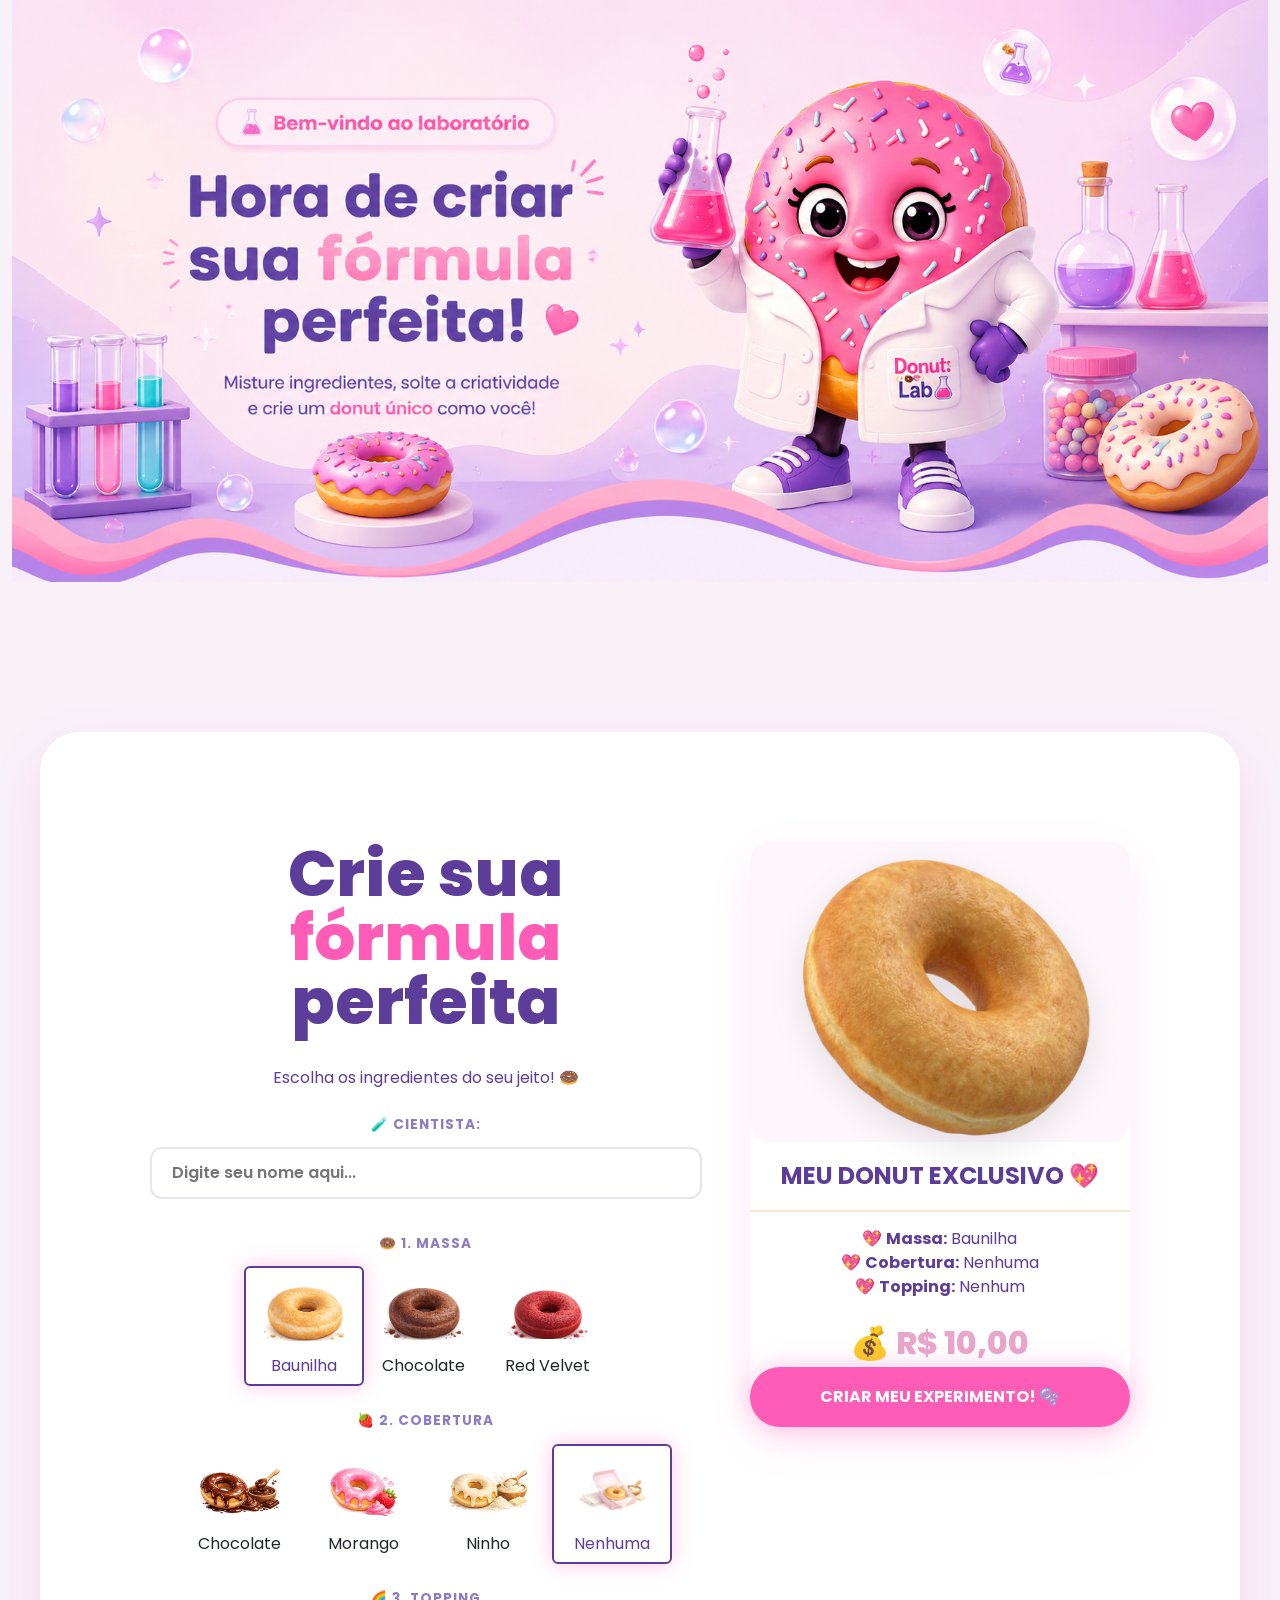
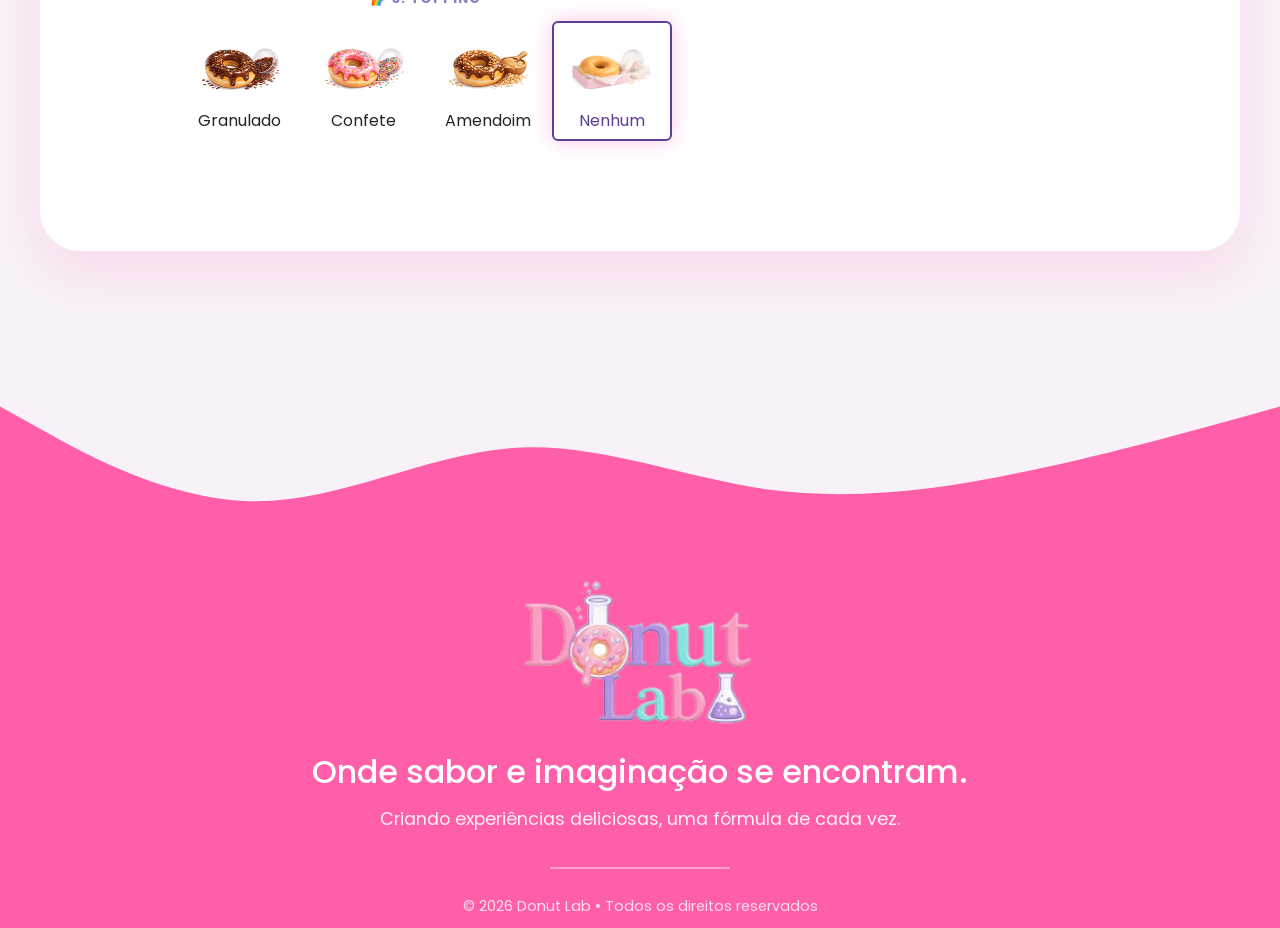
==== donut.html @ 0336cf62 "Add files via upload" ====
<!DOCTYPE html>
<html lang="pt-br">
<head>
    <meta charset="UTF-8">
    <meta name="viewport" content="width=device-width, initial-scale=1.0">
    <title>Donuts Lab</title>
    <link rel="stylesheet" href="donuts.css">
    <link rel="icon" type="image/png" href="https://png.pngtree.com/png-clipart/20250502/original/pngtree-donut-delight-png-image_20934424.png">
    <link href="https://cdn.jsdelivr.net/npm/bootstrap@5.3.0/dist/css/bootstrap.min.css" rel="stylesheet">
   
</head>
<body class="fundo">


<div class="container-fluid">
    <img src="banner.png" style="width: 100%; margin-bottom: 150px;" class="banner">
    </div>

    <div id="sparkles"></div>

<div class="main-container">

    
    <div class="row g-5 caixa  text-center">
        <div class="col-md-7">
            <h1 class="title-main">   Crie sua    <span class="rosa">fórmula</span>    perfeita</h1><br>
            <p class="mb-4">Escolha os ingredientes do seu jeito! 🍩</p>

            <div id="identificacao">
                <div class="section-title">🧪 Cientista: </div>
                <input type="text" id="cliente-nome" class="input-nome" placeholder="Digite seu nome aqui...">
            </div>

            <div id="massa-group">
                <div class="section-title">🍩 1. Massa</div>
                <button class="btn btn-option active" data-id="baunilha" onclick="selecionar('massa', 'baunilha', 'Baunilha', this)">  <img src="massa-baunilha.png" class="ingrediente-img"><span>Baunilha</span>
                <button class="btn btn-option" data-id="chocolate" onclick="selecionar('massa', 'chocolate', 'Chocolate', this)"> <img src="massa-chocolate.png" class="ingrediente-img"> <span>Chocolate</span> </button>
                <button class="btn btn-option" data-id="redvelvet" onclick="selecionar('massa', 'redvelvet', 'Red Velvet', this)"> <img src="massa-red.png" class="ingrediente-img"><br> <span>Red Velvet</span> </button>
                </button>
            </div>

            <div id="cobertura-group">
                <div class="section-title">🍓 2. Cobertura</div>
                <button class="btn btn-option" data-id="chocolate" onclick="selecionar('cobertura', 'chocolate', 'Chocolate', this)"><img src="cobertura-chocolate.png" class="ingrediente-img"><span>Chocolate</span></button>
                <button class="btn btn-option" data-id="morango" onclick="selecionar('cobertura', 'morango', 'Morango', this)"><img src="cobertura-morango.png" class="ingrediente-img"><span>Morango</span></button>
                <button class="btn btn-option" data-id="ninho" onclick="selecionar('cobertura', 'ninho', 'Ninho', this)"><img src="cobertura-ninho.png" class="ingrediente-img"><span>Ninho</span></button>
                <button class="btn btn-option active" data-id="sem" onclick="selecionar('cobertura', 'sem', 'Nenhuma', this)"><img src="cobertura-sem.png" class="ingrediente-img"><span>Nenhuma</span></button>
            </div>

            <div id="topping-group">
                <div class="section-title">🌈 3. Topping</div>
                <button class="btn btn-option" data-id="granulado" onclick="selecionar('topping', 'granulado', 'Granulado', this)"><img src="top-granulado.png" class="ingrediente-img"><span>Granulado</span></button>
                <button class="btn btn-option" data-id="confete" onclick="selecionar('topping', 'confete', 'Confete', this)"><img src="top-confete.png" class="ingrediente-img"><span>Confete</span></button>
                <button class="btn btn-option" data-id="amendoim" onclick="selecionar('topping', 'amendoim', 'Amendoim', this)"><img src="top-amendoim.png" class="ingrediente-img"><span>Amendoim</span></button>
                <button class="btn btn-option active" data-id="sem" onclick="selecionar('topping', 'sem', 'Nenhum', this)"><img src="top-nenhum.png" class="ingrediente-img"><span>Nenhum</span></button>
            </div>
        </div>

        <div class="col-md-5">
            <div class="summary-card text-center">
                <div class="viewer-container">
                    <img id="donut-img" src="baunilha.png" alt="Preview">
                </div>
                <h4 class="fw-bold text-center">MEU DONUT EXCLUSIVO 💖</h4>
                <ul class="summary-list">
                    <li>💖 <b>Massa:</b> <span id="resumo-massa">Baunilha</span></li>
                    <li>💖 <b>Cobertura:</b> <span id="resumo-cobertura">Nenhuma</span></li>
                    <li>💖 <b>Topping:</b> <span id="resumo-topping">Nenhum</span></li>
                </ul>
                <span class="price-tag text-center">💰 R$ <span id="resumo-preco">10,00</span></span>
                <button class="btn-finalizar" onclick="finalizarPedido()">
                    CRIAR MEU EXPERIMENTO! 🫧
                </button>
            </div>
        </div>
    </div>
</div>

<div id="confirmacao-overlay">
    <div class="mensagem-alerta">
        <h2>PARABÉNS, <span id="msg-nome-cliente">CLIENTE</span>! 🎉</h2>
        <p>Seu pedido foi recebido com sucesso e logo estará pronto!</p>
        <button class="btn-fechar" onclick="resetarPedido()">OK, ENTENDI!</button>
    </div>
</div>

 <!-- ONDA -->

<div class="onda-rodape">

    <svg viewBox="0 0 1440 180" preserveAspectRatio="none">

        <path fill="#ff5ea8"
        d="M0,32L48,53.3C96,75,192,117,288,117.3C384,117,480,75,576,69.3C672,64,768,96,864,106.7C960,117,1056,107,1152,90.7C1248,75,1344,53,1392,42.7L1440,32L1440,320L0,320Z">
        </path>

    </svg>

</div>

<footer class="rodape" id="contato">

    <div class="container">

        

        <img src="logo.png" class="logo-rodape">

        <h3>
            Onde sabor e imaginação se encontram.
        </h3>

        <p>
            Criando experiências deliciosas,
            uma fórmula de cada vez.
        </p>

        <div class="linha-rodape"></div>

        <span class="copyright">
            © 2026 Donut Lab • Todos os direitos reservados
        </span>

    </div>

</footer>

<script>
    let escolhas = { massa: 'baunilha', cobertura: 'sem', topping: 'sem' };
    let nomesExibicao = { massa: 'Baunilha', cobertura: 'Nenhuma', topping: 'Nenhum' };

    function selecionar(categoria, id, nome, el) {
        escolhas[categoria] = id;
        nomesExibicao[categoria] = nome;
        
        // Remove active de todos os botões do grupo específico
        const botoes = document.getElementById(categoria + '-group').querySelectorAll('.btn-option');
        botoes.forEach(btn => btn.classList.remove('active'));
        
        // Adiciona active no clicado
        el.classList.add('active');
        
        atualizarPedido();
    }

    function atualizarPedido() {
        let preco = 10.00;
        
        // Regras de Preço
        if (escolhas.cobertura === 'sem' && escolhas.topping !== 'sem') {
            preco = 15.00;
        } else if (escolhas.cobertura !== 'sem' && escolhas.topping === 'sem') {
            preco = 18.00;
        } else if (escolhas.cobertura !== 'sem' && escolhas.topping !== 'sem') {
            preco = 25.00;
        } else {
            preco = 10.00;
        }

        // Atualizar Textos
        document.getElementById('resumo-massa').innerText = nomesExibicao.massa;
        document.getElementById('resumo-cobertura').innerText = nomesExibicao.cobertura;
        document.getElementById('resumo-topping').innerText = nomesExibicao.topping;
        document.getElementById('resumo-preco').innerText = preco.toFixed(2).replace('.', ',');

        // --- LÓGICA DE IMAGEM CORRIGIDA PARA BATER COM AS SUAS FOTOS ---
        let cobFile = escolhas.cobertura === 'sem' ? 'nenhum' : escolhas.cobertura;
        let topFile = escolhas.topping === 'sem' ? 'nenhum' : escolhas.topping;

        let arq = "";
        
        // Se não tem nada além da massa, usa só o nome da massa (ex: baunilha.png, redvelvet.png)
        if (escolhas.cobertura === 'sem' && escolhas.topping === 'sem') {
            arq = `${escolhas.massa}.png`;
        } else {
            // Para as combinações, segue o padrão exato da sua pasta: massa_cobertura_topping.png
            arq = `${escolhas.massa}_${cobFile}_${topFile}.png`;
        }

        const img = document.getElementById('donut-img');
        img.style.opacity = '0.3';
        setTimeout(() => { 
            img.src = arq; 
            img.style.opacity = '1'; 
        }, 150);
    }

    function finalizarPedido() {
        const nomeInput = document.getElementById('cliente-nome').value;
        document.getElementById('msg-nome-cliente').innerText = nomeInput.trim() !== "" ? nomeInput.toUpperCase() : "CLIENTE";
        
        const overlay = document.getElementById('confirmacao-overlay');
        overlay.style.display = 'flex';
        setTimeout(() => overlay.classList.add('show'), 10);
    }

    function resetarPedido() {
        const overlay = document.getElementById('confirmacao-overlay');
        overlay.classList.remove('show');
        setTimeout(() => overlay.style.display = 'none', 300);

        // Reset Nome
        document.getElementById('cliente-nome').value = "";

        // Reset Estado
        escolhas = { massa: 'baunilha', cobertura: 'sem', topping: 'sem' };
        nomesExibicao = { massa: 'Baunilha', cobertura: 'Nenhuma', topping: 'Nenhum' };

        // Reset Botões Visualmente
        document.querySelectorAll('.btn-option').forEach(btn => btn.classList.remove('active'));
        
        // Reativar os padrões iniciais
        document.querySelector('#massa-group [data-id="baunilha"]').classList.add('active');
        document.querySelector('#cobertura-group [data-id="sem"]').classList.add('active');
        document.querySelector('#topping-group [data-id="sem"]').classList.add('active');

        atualizarPedido();
    }
</script>




</body>
</html>
---- donuts.css ----
@import url('https://fonts.googleapis.com/css2?family=Poppins:wght@400;600;800&display=swap');
        
.fundo{ 
    background: #f8f1f8;
    font-family: 'Poppins', sans-serif;
    color: #5c3d99;
}

.main-container { 
    max-width: 1200px; 
    margin: 20px auto; 
    background:white;
    border-radius:40px;
    padding:60px;
    border:none;
     box-shadow:0 20px 50px rgba(255,92,184,.15);
}

.title-main { font-weight: 800; font-size: 2.5rem; color: #355D6B; }
.highlight-pink { color: #E8A6CA; } 

.section-title { 
    font-weight: 700; 
    font-size: 0.85rem; 
    text-transform: uppercase; 
    margin-bottom: 12px;
    margin-top: 25px;
    color: #8E7CC3; 
    letter-spacing: 1px;
}

.input-nome {
width: 100%;
padding: 12px 20px;
border-radius: 12px;
border: 2px solid #E6E6EB;
font-family: 'Poppins', sans-serif;
font-weight: 600;
color: #355D6B;
margin-bottom: 10px;
outline: none;
transition: 0.3s;
}
.input-nome:focus {
border-color: #B49AD6;
box-shadow: 0 0 10px rgba(180, 154, 214, 0.2);
}

.btn-option { 
   width:120px;
    height:120px;
    display:flex;
    flex-direction:column;
    align-items:center;
    justify-content:center;
    gap:8px;
    background:white;
    border-radius:20px;
}

.btn-option:hover{
    transform:translateY(-4px);
    transition:.3s;
    background-color: #ff5ea8;
}

.ingrediente-img{
    width:80px;
    height:80px;
    object-fit:contain;
}

.btn-option.active { 
   border:2px solid #ff5cb8;

    box-shadow:
    0 0 20px rgba(255,92,184,.35);
}

.summary-card {
    background:#fff;
    border-radius:35px;
    box-shadow:0 15px 40px rgba(255,92,184,.15);
    border:none;
}

.viewer-container {
text-align: center;
margin-bottom: 20px;
min-height: 250px;
display: flex;
align-items: center;
justify-content: center;
background:#fdf6fb;
border-radius: 20px;
 position:relative;
}

#donut-img { 
max-width: 300px;
filter: drop-shadow(0 10px 15px rgba(0,0,0,0.1));
transition: 0.3s;
transform: scale(1.1);
animation:
    rodar 25s linear infinite;
}

.summary-list {
list-style: none;
padding: 0;
margin: 20px 0;
border-top: 2px solid #F5E8D3;
padding-top: 15px;
}

.price-tag {
    font-size: 2rem;
    font-weight: 800;
    color: #E8A6CA; 
    display: block;
}

.btn-finalizar {
    background:#ff5cb8;
    border-radius:50px;
    color: white;
    border: none;
    padding: 18px;
    width: 100%;
    font-weight: 700;
    cursor: pointer;
    transition: 0.3s;
     box-shadow:0 0 25px rgba(255,92,184,.35);
}

.btn-finalizar:hover{
    transform:translateY(-3px);
}

/* --- OVERLAY DE CONFIRMAÇÃO --- */
#confirmacao-overlay {
display: none; 
position: fixed;
top: 0; left: 0; width: 100%; height: 100%;
background: rgba(53, 93, 107, 0.8); 
z-index: 1000;
justify-content: center;
align-items: center;
}

.mensagem-alerta {
background: #E8A6CA; 
color: white;
padding: 40px;
border-radius: 30px;
text-align: center;
max-width: 450px;
box-shadow: 0 15px 40px rgba(0,0,0,0.2);
border: 5px solid white;
transform: scale(0.8);
transition: 0.3s cubic-bezier(0.175, 0.885, 0.32, 1.275);
}

#confirmacao-overlay.show .mensagem-alerta { transform: scale(1); }

.mensagem-alerta h2 { font-weight: 800; margin-bottom: 15px; }
.btn-fechar {
margin-top: 20px;
background: white;
color: #E8A6CA;
border: none;
padding: 12px 30px;
border-radius: 12px;
font-weight: 700;
cursor: pointer;
}

/*-- NOVO --*/

.title-main{
    font-size:4rem;
    line-height:1;
    font-weight:800;
    color:#5c3d99;
}

.rosa{
    color:#ff5cb8;
}

.decor{
    position:absolute;
    opacity:.5;
    pointer-events:none;
}

.caixa{
    padding: 50px;
}



.onda-rodape{

    margin-top:120px;

    line-height:0;

}

.onda-rodape svg{

    width:100%;

    height:200px;

    display:block;
     

}

/* =========================
   RODAPÉ
========================= */

.rodape{
    

    background:#ff5ea8;

    text-align:center;

    padding:10px 0;

    color:white;

}




.logo-rodape{

    width:250px;

    margin-bottom:25px;

    

}

.rodape h3{

    font-size:2rem;

    margin-bottom:15px;

}

.rodape p{

    font-size:1.1rem;

    opacity:.9;

    margin-bottom:35px;

}

.linha-rodape{

    width:180px;

    height:2px;

    background:
    rgba(255,255,255,.4);

    margin:0 auto 25px;

}

.copyright{

    font-size:.9rem;

    opacity:.8;

}


.sparkle{

    position:fixed;

    font-size:25px;

    animation:piscar 2.5s forwards;

    pointer-events:none;

    z-index:9999;

    filter:
    drop-shadow(0 0 8px #fff)
    drop-shadow(0 0 15px #ff5ea8);

}


.hero-top{
    position: relative;
    text-align: center;
    margin-top: 30px;
    margin-bottom: 30px;
}

.badge-lab{
    display:inline-block;

    padding:10px 20px;

    border-radius:50px;

    background:linear-gradient(
        90deg,
        #ffe8f6,
        #f5f1ff
    );

    color:#ff5cb8;

    font-weight:600;

    box-shadow:0 8px 20px rgba(255,92,184,.12);

    margin-bottom:20px;
}

.logo-top{
    display:block;

    width:180px;

    margin:15px auto;
}

.bolha{
    position:absolute;
    opacity:.4;
    pointer-events:none;
}

.bolha1{
    width:60px;

    top:20px;

    left:25%;
}

.bolha2{
    width:50px;

    top:80px;

    right:25%;
}

.decoracoes{
    font-size:2rem;
    letter-spacing:20px;
    margin-top:10px;
}

@keyframes rodar{

    from{
        transform:rotate(0deg);
    }

    to{
        transform:rotate(360deg);
    }
}


.banner{
     display:block;
    width:100%;
}
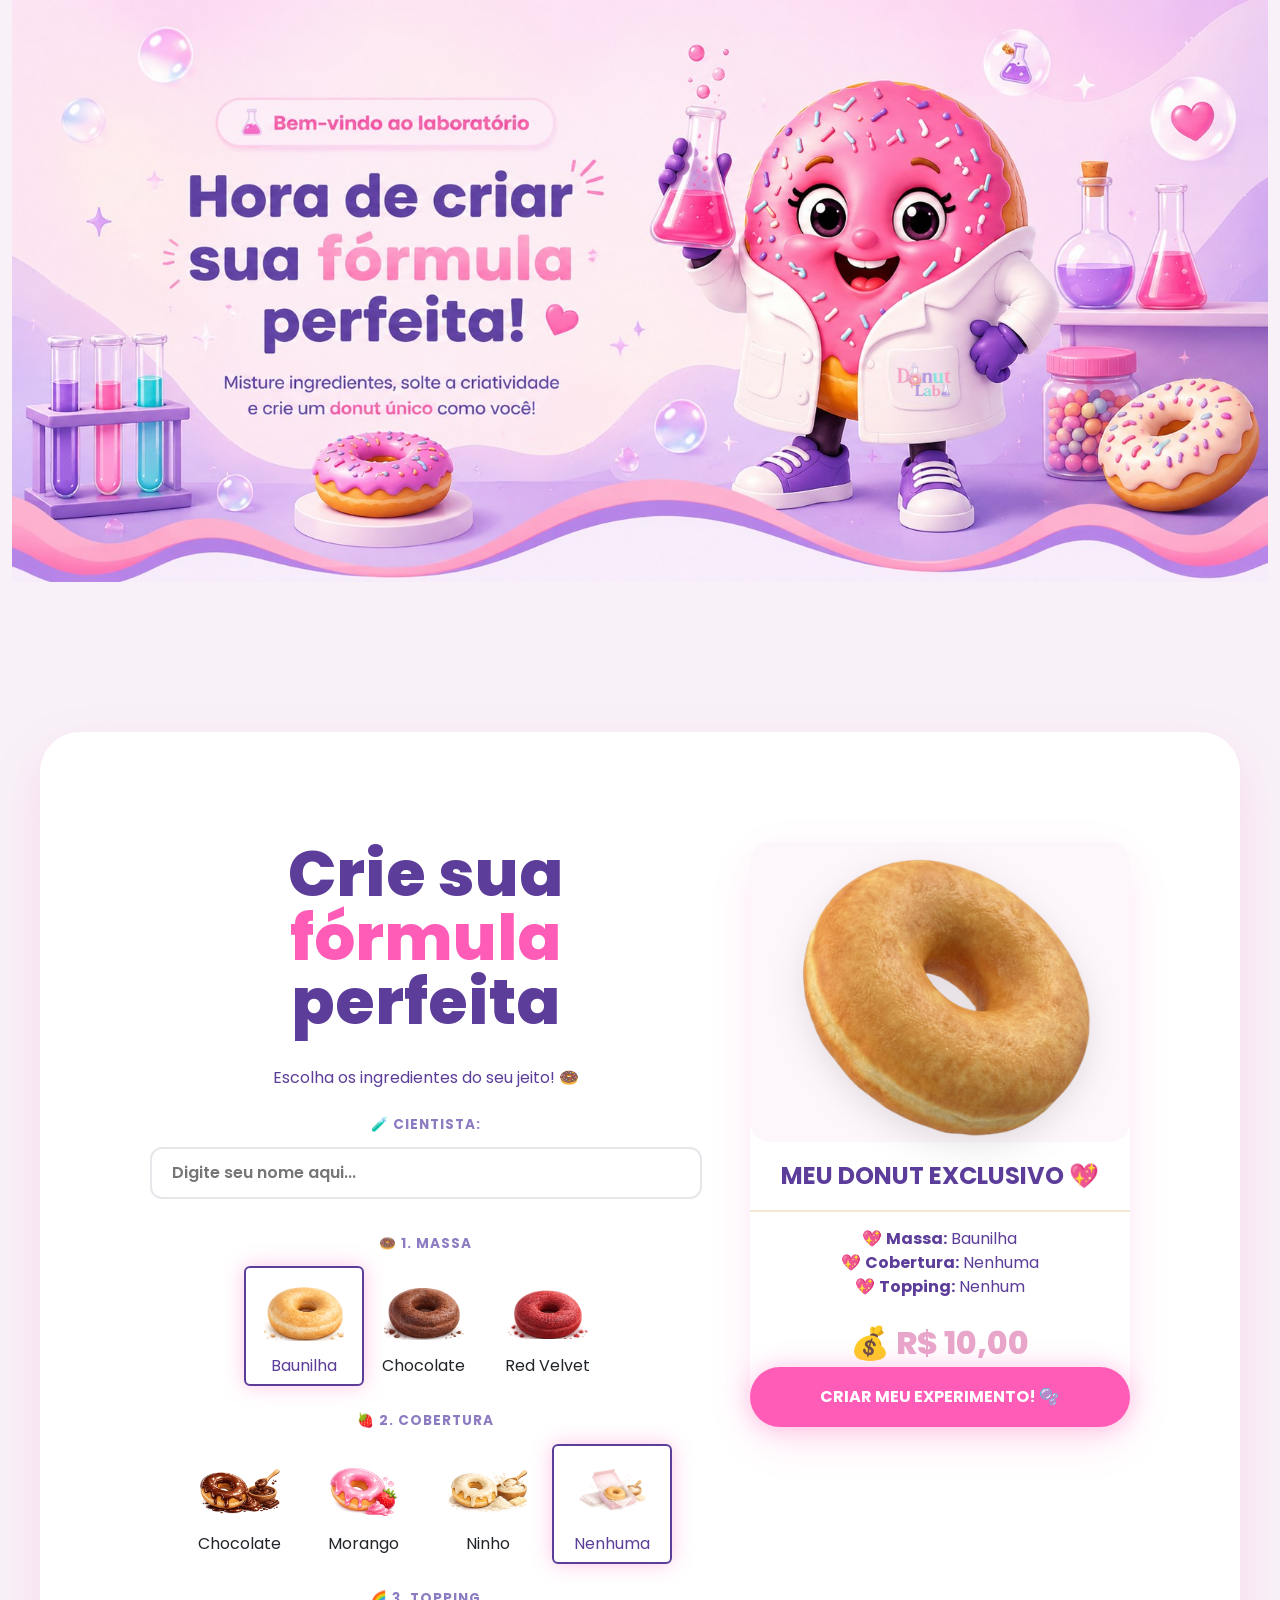
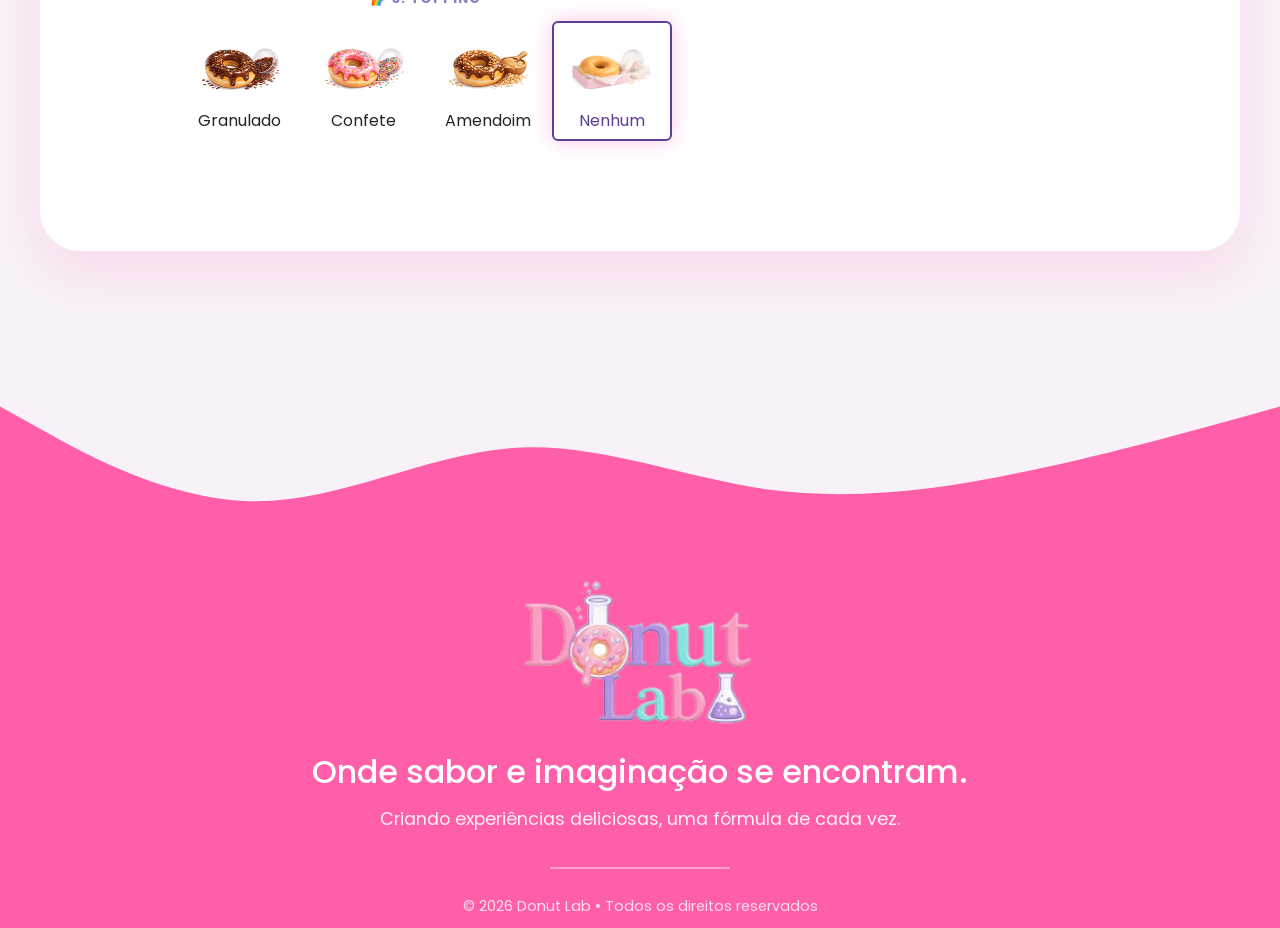
==== commit feead2ac: "Add files via upload" ====
--- a/donut.html
+++ b/donut.html
@@ -3,9 +3,9 @@
 <head>
     <meta charset="UTF-8">
     <meta name="viewport" content="width=device-width, initial-scale=1.0">
-    <title>Donuts Lab</title>
+    <title>DONUT LAB - O Laboratório Criativo</title>  
     <link rel="stylesheet" href="donuts.css">
-    <link rel="icon" type="image/png" href="https://png.pngtree.com/png-clipart/20250502/original/pngtree-donut-delight-png-image_20934424.png">
+    <link rel="icon" type="image/png" href="https://www.pngarts.com/files/1/Lab-PNG-Pic.png">
     <link href="https://cdn.jsdelivr.net/npm/bootstrap@5.3.0/dist/css/bootstrap.min.css" rel="stylesheet">
    
 </head>
